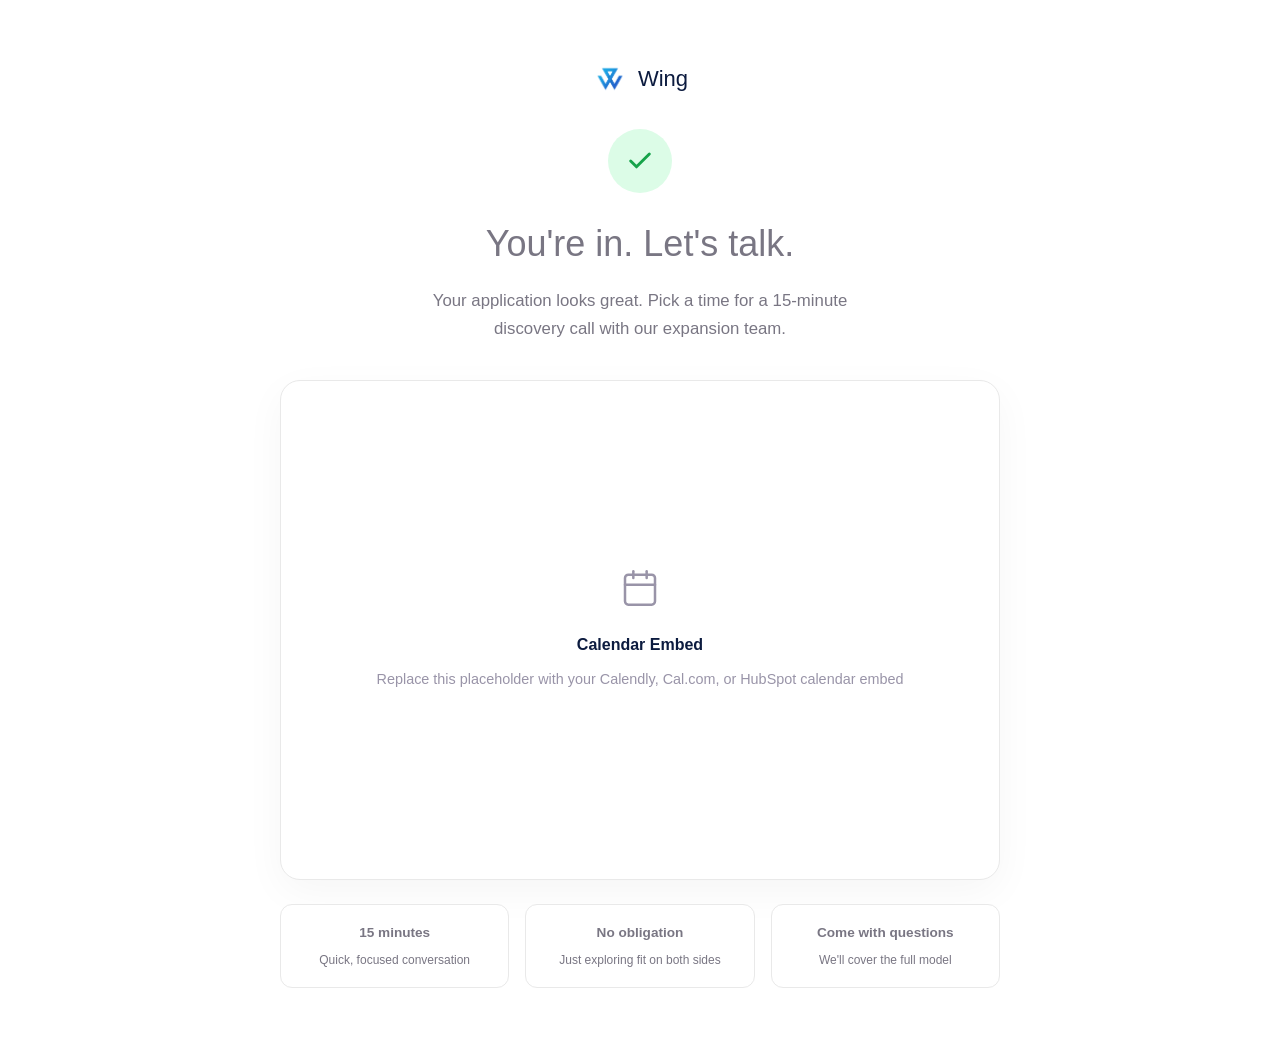
==== book.html @ e1f65721 "Initial commit Created from https://vercel.com/new" ====
<!DOCTYPE html>
<html lang="en">
<head>
  <meta charset="UTF-8">
  <meta name="viewport" content="width=device-width, initial-scale=1.0">
  <title>Book Your Discovery Call — Wing Assistant</title>
  <meta name="description" content="Book a 15-minute discovery call with the Wing expansion team.">
  <link rel="preconnect" href="https://fonts.googleapis.com">
  <link rel="preconnect" href="https://fonts.gstatic.com" crossorigin>
  <link href="https://fonts.googleapis.com/css2?family=Manrope:wght@300;400;500;600;700;800&family=DM+Sans:wght@300;400;500;600;700&display=swap" rel="stylesheet">
  <link rel="icon" type="image/webp" href="logo.webp">
  <link rel="stylesheet" href="styles.css">
</head>
<body>

  <!-- ═══ BOOK A CALL ═══ -->
  <section class="embed-page">
    <div class="embed-wrapper">
      <div class="embed-header fade-in">
        <a href="index.html" class="logo" style="justify-content:center; margin-bottom:32px;">
          <img src="logo.webp" alt="Wing" class="logo-img">
          Wing
        </a>
        <div class="check-circle" style="margin-bottom:20px;">
          <svg viewBox="0 0 24 24" fill="none" stroke="currentColor" stroke-width="2.5" stroke-linecap="round" stroke-linejoin="round"><polyline points="20 6 9 17 4 12"/></svg>
        </div>
        <h1>You're in. Let's talk.</h1>
        <p>Your application looks great. Pick a time for a 15-minute discovery call with our expansion team.</p>
      </div>

      <div class="embed-container fade-in">
        <!--
          ═══════════════════════════════════════
          PASTE YOUR CALENDAR EMBED CODE HERE

          Calendly example:
          <div class="calendly-inline-widget" data-url="https://calendly.com/wing-expansion/discovery" style="min-width:320px;height:700px;"></div>
          <script src="https://assets.calendly.com/assets/external/widget.js" async></script>

          Cal.com example:
          <cal-inline calLink="wing/discovery"></cal-inline>
          ═══════════════════════════════════════
        -->
        <div class="embed-placeholder">
          <svg width="40" height="40" viewBox="0 0 24 24" fill="none" stroke="currentColor" stroke-width="1.5" stroke-linecap="round" stroke-linejoin="round" style="color:var(--color-text-light); margin-bottom:16px;"><rect x="3" y="4" width="18" height="18" rx="2" ry="2"/><line x1="16" y1="2" x2="16" y2="6"/><line x1="8" y1="2" x2="8" y2="6"/><line x1="3" y1="10" x2="21" y2="10"/></svg>
          <strong>Calendar Embed</strong>
          <span>Replace this placeholder with your Calendly, Cal.com, or HubSpot calendar embed</span>
        </div>
      </div>

      <div class="embed-benefits fade-in">
        <div class="embed-benefit">
          <strong>15 minutes</strong>
          <span>Quick, focused conversation</span>
        </div>
        <div class="embed-benefit">
          <strong>No obligation</strong>
          <span>Just exploring fit on both sides</span>
        </div>
        <div class="embed-benefit">
          <strong>Come with questions</strong>
          <span>We'll cover the full model</span>
        </div>
      </div>
    </div>
  </section>

  <script src="main.js"></script>
</body>
</html>
---- styles.css ----
/* ═══════════════════════════════════════════════
   WING ASSISTANT — FRANCHISE FUNNEL STYLES
   ═══════════════════════════════════════════════ */

*, *::before, *::after { margin: 0; padding: 0; box-sizing: border-box; }

:root {
  --color-bg: #FFFFFF;
  --color-surface: #FFFFFF;
  --color-dark: #0C1B3F;
  --color-dark-muted: #151D2E;
  --color-text: #0C1B3F;
  --color-text-secondary: #797683;
  --color-text-light: #9994A8;
  --color-accent: #289EFD;
  --color-accent-hover: #1B92E1;
  --color-accent-light: #EBF5FF;
  --color-border: #E9E9E9;
  --color-green: #16A34A;
  --color-green-light: #DCFCE7;
  --color-amber: #F59E0B;
  --color-nav: #3C415B;
  --font-body: 'Poppins', -apple-system, BlinkMacSystemFont, sans-serif;
  --font-display: 'Poppins', -apple-system, BlinkMacSystemFont, sans-serif;
  --gradient-cta: linear-gradient(92deg, #26BFE5 0%, #289EFD 25%, #CC96FF 100%);
  --gradient-text: linear-gradient(90deg, #00D4FF 0%, #1B92E1 8%, #1B92E1 52%, #C927FF 83%);
  --max-width: 1200px;
  --section-padding: 140px 24px;
}

html { scroll-behavior: smooth; font-size: 16px; }
body {
  font-family: var(--font-body);
  font-weight: 300;
  font-size: 15px;
  color: var(--color-text-secondary);
  background: var(--color-bg);
  line-height: 1.7;
  -webkit-font-smoothing: antialiased;
  -moz-osx-font-smoothing: grayscale;
}

.container { max-width: var(--max-width); margin: 0 auto; }

/* ─── HEADER ─── */
.header {
  position: fixed;
  top: 0;
  left: 0;
  right: 0;
  z-index: 100;
  padding: 0 24px;
  transition: all 0.3s ease;
}
.header.scrolled {
  background: rgba(255,255,255,0.92);
  backdrop-filter: blur(20px);
  border-bottom: 1px solid var(--color-border);
}
.header-inner {
  max-width: var(--max-width);
  margin: 0 auto;
  display: flex;
  align-items: center;
  justify-content: space-between;
  height: 72px;
}
.logo {
  font-family: var(--font-display);
  font-weight: 400;
  font-size: 1.375rem;
  color: var(--color-dark);
  text-decoration: none;
  display: flex;
  align-items: center;
  gap: 10px;
}
.logo-img {
  width: 36px;
  height: 36px;
  object-fit: contain;
}
.nav { display: flex; align-items: center; gap: 36px; }
.nav a {
  font-size: 1rem;
  font-weight: 400;
  color: var(--color-nav);
  text-decoration: none;
  transition: color 0.2s;
}
.nav a:hover { color: var(--color-dark); }
.header-actions { display: flex; align-items: center; gap: 16px; }

/* ─── SIGN IN & CTA RED ─── */
.sign-in-link {
  font-size: 0.95rem;
  font-weight: 400;
  color: #E8453C;
  text-decoration: none;
  transition: opacity 0.2s;
}
.sign-in-link:hover { opacity: 0.75; }
.btn-cta-red {
  display: inline-flex;
  align-items: center;
  gap: 8px;
  font-size: 0.9rem;
  font-weight: 500;
  color: #fff;
  background: var(--gradient-cta);
  border: none;
  border-radius: 50px;
  padding: 12px 28px;
  cursor: pointer;
  text-decoration: none;
  font-family: var(--font-body);
  transition: all 0.2s;
}
.btn-cta-red:hover {
  transform: translateY(-2px);
  box-shadow: 0 8px 24px rgba(40,158,253,0.35);
}

/* ─── BUTTONS ─── */
.btn-primary {
  display: inline-flex;
  align-items: center;
  gap: 8px;
  font-size: 0.9rem;
  font-weight: 500;
  color: #fff;
  background: var(--gradient-cta);
  border: none;
  border-radius: 50px;
  padding: 16px 40px;
  cursor: pointer;
  text-decoration: none;
  font-family: var(--font-body);
  transition: all 0.2s;
}
.btn-primary:hover {
  transform: translateY(-2px);
  box-shadow: 0 8px 24px rgba(40,158,253,0.35);
}
.btn-secondary {
  display: inline-flex;
  align-items: center;
  gap: 8px;
  font-size: 0.9rem;
  font-weight: 400;
  color: var(--color-dark);
  background: transparent;
  border: 1.5px solid var(--color-border);
  border-radius: 50px;
  padding: 16px 40px;
  cursor: pointer;
  text-decoration: none;
  font-family: var(--font-body);
  transition: all 0.2s;
}
.btn-secondary:hover {
  border-color: var(--color-accent);
  color: var(--color-accent);
  transform: translateY(-1px);
}
.btn-large { padding: 18px 40px; font-size: 1.05rem; border-radius: 14px; letter-spacing: -0.01em; }
.btn-full { width: 100%; justify-content: center; }

/* ─── MOBILE NAV ─── */
.mobile-toggle {
  display: none;
  background: none;
  border: none;
  cursor: pointer;
  padding: 8px;
}
.mobile-toggle span {
  display: block;
  width: 24px;
  height: 2px;
  background: var(--color-text);
  margin: 5px 0;
  transition: 0.3s;
}

/* ─── HERO ─── */
.hero {
  padding: 180px 24px 100px;
  position: relative;
  overflow: hidden;
  text-align: center;
  min-height: 100vh;
  display: flex;
  align-items: center;
  background: linear-gradient(180deg, #f8faff 0%, #ffffff 60%);
}
.hero::before {
  content: '';
  position: absolute;
  top: -20%; left: 50%;
  transform: translateX(-50%);
  width: 1000px; height: 1000px;
  background: radial-gradient(circle, rgba(40,158,253,0.07) 0%, rgba(139,92,246,0.04) 40%, transparent 70%);
  pointer-events: none;
}
/* Ambient glow orbs — visible and alive */
.hero-glow {
  position: absolute;
  border-radius: 50%;
  pointer-events: none;
  z-index: 0;
}
.hero-glow-1 {
  width: 600px; height: 600px;
  top: 5%; left: 50%;
  transform: translateX(-50%);
  background: radial-gradient(circle, rgba(40,158,253,0.12) 0%, transparent 60%);
  filter: blur(60px);
  animation: glow-drift 8s ease-in-out infinite;
}
.hero-glow-2 {
  width: 400px; height: 400px;
  top: 20%; left: 10%;
  background: radial-gradient(circle, rgba(139,92,246,0.10) 0%, transparent 60%);
  filter: blur(50px);
  animation: glow-drift 10s ease-in-out infinite reverse;
}
.hero-glow-3 {
  width: 350px; height: 350px;
  top: 15%; right: 5%;
  background: radial-gradient(circle, rgba(38,191,229,0.10) 0%, transparent 60%);
  filter: blur(50px);
  animation: glow-drift 12s ease-in-out infinite;
}
@keyframes glow-drift {
  0%, 100% { transform: translateY(0) scale(1); opacity: 1; }
  50% { transform: translateY(-30px) scale(1.1); opacity: 0.8; }
}
.hero .container {
  position: relative;
  z-index: 2;
}
.hero-center {
  max-width: 760px;
  margin: 0 auto;
}
.hero-label {
  display: inline-block;
  font-size: 0.75rem;
  font-weight: 400;
  color: var(--color-accent);
  margin-bottom: 28px;
  letter-spacing: 0.1em;
  text-transform: uppercase;
  background: rgba(40,158,253,0.08);
  padding: 8px 20px;
  border-radius: 100px;
  border: 1px solid rgba(40,158,253,0.12);
}
.hero h1 {
  font-family: var(--font-display);
  font-size: 4.5rem;
  font-weight: 600;
  line-height: 1.08;
  letter-spacing: -0.035em;
  color: var(--color-dark);
  margin-bottom: 24px;
}
.hero h1 em {
  font-style: normal;
  background: linear-gradient(135deg, #00D4FF 0%, #289EFD 40%, #8B5CF6 100%);
  -webkit-background-clip: text;
  -webkit-text-fill-color: transparent;
  background-clip: text;
}
.hero-sub {
  font-size: 1.1rem;
  font-weight: 300;
  line-height: 1.7;
  color: var(--color-text-secondary);
  max-width: 540px;
  margin: 0 auto 40px;
}
.hero-ctas {
  display: flex;
  gap: 16px;
  justify-content: center;
  margin-bottom: 36px;
}

/* Social proof avatars */
.hero-social-proof {
  display: flex;
  align-items: center;
  justify-content: center;
  gap: 12px;
  margin-bottom: 24px;
}
.hero-avatars {
  display: flex;
}
.hero-avatars img {
  width: 36px; height: 36px;
  border-radius: 50%;
  border: 3px solid #fff;
  box-shadow: 0 2px 8px rgba(0,0,0,0.08);
  margin-left: -8px;
  object-fit: cover;
}
.hero-avatars img:first-child { margin-left: 0; }
.hero-social-text {
  font-size: 0.85rem;
  color: var(--color-text-secondary);
}
.hero-social-text strong {
  color: var(--color-dark);
  font-weight: 400;
}

/* Hero Trust Proof */
.hero-trust-proof {
  display: flex;
  justify-content: center;
}
.trust-proof-row {
  display: flex;
  align-items: center;
  gap: 10px;
  flex-wrap: wrap;
  justify-content: center;
}
.trust-stars {
  display: flex;
  align-items: center;
  gap: 2px;
}
.trust-rating {
  font-size: 0.8rem;
  font-weight: 400;
  color: var(--color-dark);
}
.trust-platform-icons {
  display: flex;
  align-items: center;
  gap: 6px;
}
.trust-platform-icons img {
  width: 20px; height: 20px;
  object-fit: contain;
  border-radius: 50%;
}

/* Floating UI cards */
/* Hero showcase image */
.hero-showcase {
  margin-top: 60px;
  position: relative;
  max-width: 900px;
  margin-left: auto;
  margin-right: auto;
}
.hero-showcase-img {
  width: 100%;
  height: auto;
  border-radius: 16px;
  box-shadow: 0 32px 80px rgba(0,0,0,0.12), 0 0 0 1px rgba(0,0,0,0.04);
}

/* Floating glassmorphic cards */
.hero-float {
  position: absolute;
  background: rgba(255,255,255,0.75);
  backdrop-filter: blur(24px);
  -webkit-backdrop-filter: blur(24px);
  border: 1px solid rgba(255,255,255,0.5);
  border-radius: 16px;
  padding: 14px 22px;
  display: flex;
  align-items: center;
  gap: 12px;
  box-shadow: 0 8px 40px rgba(0,0,0,0.08), 0 0 0 1px rgba(255,255,255,0.4) inset;
  z-index: 1;
  animation: hero-float-bob 6s ease-in-out infinite;
  font-size: 0.85rem;
  color: var(--color-text);
  white-space: nowrap;
  transition: transform 0.3s, box-shadow 0.3s;
}
.hero-float:hover {
  transform: translateY(-4px) scale(1.03);
  box-shadow: 0 16px 48px rgba(0,0,0,0.12);
}
.hf-icon {
  width: 36px; height: 36px; border-radius: 10px;
  display: flex; align-items: center; justify-content: center;
  flex-shrink: 0;
  box-shadow: 0 4px 12px rgba(0,0,0,0.1);
}
.hf-green { background: linear-gradient(135deg, #16A34A, #22C55E); }
.hf-blue { background: linear-gradient(135deg, #2563EB, #3B82F6); }
.hf-purple { background: linear-gradient(135deg, #7C3AED, #8B5CF6); }
.hf-amber { background: linear-gradient(135deg, #D97706, #F59E0B); }
.hf-metric {
  font-family: var(--font-display);
  font-size: 1.8rem;
  font-weight: 400;
  background: linear-gradient(135deg, #289EFD, #8B5CF6);
  -webkit-background-clip: text;
  -webkit-text-fill-color: transparent;
  line-height: 1;
}

/* Positions — spread wide, clear of center content */
.hf-1 { top: 18%; left: 3%; animation-delay: 0s; }
.hf-2 { top: 28%; right: 2%; animation-delay: -1.2s; animation-duration: 6.5s; }
.hf-3 { bottom: 32%; left: 5%; animation-delay: -2.5s; animation-duration: 7s; }
.hf-4 { bottom: 20%; right: 4%; animation-delay: -3.5s; animation-duration: 5.5s; }
.hf-5 { top: 42%; right: 10%; animation-delay: -0.8s; animation-duration: 5s; }
.hf-6 { top: 45%; left: 2%; animation-delay: -2s; animation-duration: 6s; }

@keyframes hero-float-bob {
  0%, 100% { transform: translateY(0) rotate(0deg); }
  33% { transform: translateY(-12px) rotate(0.5deg); }
  66% { transform: translateY(-6px) rotate(-0.3deg); }
}

/* Hero Card */
.hero-card {
  background: var(--color-dark);
  border-radius: 20px;
  padding: 32px;
  box-shadow: 0 24px 80px rgba(0,0,0,0.15);
  position: relative;
  color: #fff;
}
.hero-card-label {
  font-size: 0.75rem;
  font-weight: 400;
  letter-spacing: 0.08em;
  text-transform: uppercase;
  color: rgba(255,255,255,0.4);
  margin-bottom: 24px;
}
.hero-card-metrics {
  display: grid;
  grid-template-columns: repeat(3, 1fr);
  gap: 16px;
  margin-bottom: 28px;
}
.metric-item {
  background: rgba(255,255,255,0.06);
  border-radius: 12px;
  padding: 16px;
  text-align: center;
}
.metric-value {
  font-size: 1.75rem;
  font-weight: 400;
  letter-spacing: -0.02em;
}
.metric-value.green { color: #4ADE80; }
.metric-value.blue { color: #60A5FA; }
.metric-value.amber { color: #FBBF24; }
.metric-label {
  font-size: 0.7rem;
  color: rgba(255,255,255,0.45);
  margin-top: 4px;
}
.hero-card-chart { margin-bottom: 8px; }
.chart-label {
  font-size: 0.75rem;
  color: rgba(255,255,255,0.4);
  margin-bottom: 16px;
}
.chart-bars {
  display: flex;
  align-items: flex-end;
  gap: 8px;
  height: 100px;
}
.chart-bar {
  flex: 1;
  background: rgba(96,165,250,0.2);
  border-radius: 6px 6px 0 0;
  position: relative;
  transition: all 0.3s;
}
.chart-bar.active { background: #60A5FA; }
.chart-bar span {
  position: absolute;
  bottom: -20px;
  left: 50%;
  transform: translateX(-50%);
  font-size: 0.6rem;
  color: rgba(255,255,255,0.3);
}
.hero-card-float {
  position: absolute;
  bottom: -20px;
  right: -16px;
  background: var(--color-surface);
  border: 1px solid var(--color-border);
  border-radius: 14px;
  padding: 14px 18px;
  box-shadow: 0 12px 40px rgba(0,0,0,0.1);
  display: flex;
  align-items: center;
  gap: 10px;
  color: var(--color-text);
}
.float-icon {
  width: 36px;
  height: 36px;
  border-radius: 10px;
  background: var(--color-green-light);
  display: flex;
  align-items: center;
  justify-content: center;
}
.float-icon svg { width: 18px; height: 18px; color: var(--color-green); }
.float-text { font-size: 0.8rem; }
.float-text strong { display: block; font-size: 0.9rem; color: var(--color-green); }

/* ─── TRUST BAR ─── */
.trust-bar {
  padding: 60px 24px;
  border-top: 1px solid var(--color-border);
  border-bottom: 1px solid var(--color-border);
}
.trust-bar p {
  text-align: center;
  font-size: 0.8rem;
  font-weight: 400;
  letter-spacing: 0.1em;
  text-transform: uppercase;
  color: var(--color-text-light);
  margin-bottom: 32px;
}
/* Scrolling Ticker */
.ticker-wrapper {
  overflow: hidden;
  width: 100%;
  mask-image: linear-gradient(to right, transparent, black 10%, black 90%, transparent);
  -webkit-mask-image: linear-gradient(to right, transparent, black 10%, black 90%, transparent);
}
.ticker-track {
  display: flex;
  align-items: center;
  gap: 56px;
  animation: ticker-scroll 30s linear infinite;
  width: max-content;
}
@keyframes ticker-scroll {
  0% { transform: translateX(0); }
  100% { transform: translateX(-50%); }
}
.ticker-img {
  height: 32px;
  width: auto;
  object-fit: contain;
  opacity: 0.55;
  transition: opacity 0.3s;
  flex-shrink: 0;
}
.ticker-img:hover { opacity: 1; }

.trust-logos {
  display: flex;
  align-items: center;
  justify-content: center;
  gap: 40px;
  flex-wrap: wrap;
}
.trust-logos img {
  height: 32px;
  width: auto;
  object-fit: contain;
  transition: all 0.3s;
}
.trust-logos img:hover {
  transform: scale(1.05);
}
.review-bar { border-top: none; }
.review-bar .trust-logos img { height: 28px; }

/* ─── SECTION HEADERS ─── */
.section-header {
  text-align: center;
  max-width: 640px;
  margin: 0 auto 72px;
}
.section-label {
  display: inline-block;
  font-size: 0.75rem;
  font-weight: 400;
  letter-spacing: 0.12em;
  text-transform: uppercase;
  color: var(--color-accent);
  margin-bottom: 16px;
}
.section-header h2 {
  font-family: var(--font-display);
  font-size: 2.75rem;
  font-weight: 400;
  line-height: 1.2;
  letter-spacing: -0.02em;
  color: var(--color-dark);
  margin-bottom: 16px;
}
.section-header p {
  font-size: 1.1rem;
  color: var(--color-text-secondary);
  line-height: 1.7;
}
.section-cta {
  text-align: center;
  margin-top: 48px;
}
.section-cta-sub {
  font-size: 0.85rem;
  color: var(--color-text-light);
  margin-top: 12px;
}

/* ─── OPPORTUNITY GRID ─── */
.opportunity { padding: var(--section-padding); }
.opp-grid {
  display: grid;
  grid-template-columns: repeat(2, 1fr);
  gap: 24px;
}
.opp-card {
  padding: 40px;
  border-radius: 20px;
  background: var(--color-surface);
  border: 1px solid var(--color-border);
  transition: all 0.3s;
}
.opp-card:hover {
  border-color: var(--color-accent);
  box-shadow: 0 8px 40px rgba(37,99,235,0.06);
  transform: translateY(-4px);
}
.opp-icon {
  width: 48px;
  height: 48px;
  border-radius: 14px;
  background: var(--color-accent-light);
  display: flex;
  align-items: center;
  justify-content: center;
  margin-bottom: 20px;
}
.opp-icon svg { width: 22px; height: 22px; color: var(--color-accent); }
.opp-card h3 { font-family: var(--font-display); font-size: 1.15rem; font-weight: 400; margin-bottom: 10px; color: var(--color-dark); }
.opp-card p { font-size: 0.95rem; color: var(--color-text-secondary); line-height: 1.7; }

/* ─── MODEL SPLIT ─── */
.model {
  padding: var(--section-padding);
  background: var(--color-dark);
  color: #fff;
  position: relative;
  overflow: hidden;
}
.model::before {
  content: '';
  position: absolute;
  top: 0; left: 0; right: 0; bottom: 0;
  background:
    radial-gradient(ellipse 80% 60% at 20% 80%, rgba(37,99,235,0.1), transparent),
    radial-gradient(ellipse 60% 40% at 80% 20%, rgba(99,102,241,0.06), transparent);
  pointer-events: none;
}
.model .section-header h2 { color: #fff; font-weight: 400; }
.model .section-header p { color: rgba(255,255,255,0.6); }
.model .section-label { color: #26BFE5; }
.model-split {
  display: grid;
  grid-template-columns: 1fr 1fr;
  gap: 32px;
  position: relative;
  z-index: 1;
}
.model-col {
  padding: 40px;
  border-radius: 20px;
  background: rgba(255,255,255,0.04);
  border: 1px solid rgba(255,255,255,0.08);
}
.model-col-header {
  display: flex;
  align-items: center;
  gap: 10px;
  font-size: 1.1rem;
  font-weight: 400;
  margin-bottom: 28px;
  padding-bottom: 20px;
  border-bottom: 1px solid rgba(255,255,255,0.1);
}
.model-col-header.wing-side { color: #26BFE5; }
.model-col-header.wing-side svg { color: #26BFE5; }
.model-col-header.you-side { color: #CC96FF; }
.model-col-header.you-side svg { color: #CC96FF; }
.model-list { list-style: none; }
.model-list li {
  display: flex;
  align-items: flex-start;
  gap: 12px;
  padding: 10px 0;
  font-size: 0.95rem;
  color: rgba(255,255,255,0.75);
}
.model-list li svg { flex-shrink: 0; margin-top: 2px; }

/* ─── STEPS ─── */
.steps-section { padding: var(--section-padding); }
.steps-grid {
  display: grid;
  grid-template-columns: repeat(3, 1fr);
  gap: 32px;
}
.step-card {
  text-align: center;
  padding: 48px 32px;
  border-radius: 20px;
  background: var(--color-surface);
  border: 1px solid var(--color-border);
  transition: all 0.3s;
}
.step-card:hover {
  border-color: var(--color-accent);
  box-shadow: 0 8px 40px rgba(37,99,235,0.08);
  transform: translateY(-4px);
}
.step-number {
  width: 56px;
  height: 56px;
  border-radius: 50%;
  background: var(--gradient-cta);
  color: #fff;
  display: inline-flex;
  align-items: center;
  justify-content: center;
  font-family: var(--font-display);
  font-size: 1.25rem;
  font-weight: 400;
  margin-bottom: 24px;
}
.step-card h3 { font-family: var(--font-display); font-size: 1.2rem; font-weight: 400; margin-bottom: 12px; color: var(--color-dark); }
.step-card p { font-size: 0.95rem; color: var(--color-text-secondary); line-height: 1.7; }

/* ─── SOCIAL PROOF ─── */
.social-proof { padding: var(--section-padding); background: var(--color-bg); }
.stats-row {
  display: grid;
  grid-template-columns: repeat(4, 1fr);
  gap: 32px;
  margin-bottom: 80px;
}
.stat-item { text-align: center; }
.stat-number {
  font-family: var(--font-display);
  font-size: 3rem;
  font-weight: 400;
  color: var(--color-dark);
  letter-spacing: -0.03em;
  line-height: 1;
  margin-bottom: 8px;
}
.stat-label { font-size: 0.9rem; color: var(--color-text-secondary); }
.testimonials-grid {
  display: grid;
  grid-template-columns: repeat(3, 1fr);
  gap: 24px;
  margin-bottom: 48px;
}
.testimonial-card {
  padding: 32px;
  border-radius: 16px;
  background: var(--color-surface);
  border: 1px solid var(--color-border);
  display: flex;
  flex-direction: column;
  justify-content: space-between;
}
.testimonial-card blockquote {
  font-size: 0.95rem;
  line-height: 1.75;
  color: var(--color-text);
  margin-bottom: 24px;
}
.testimonial-author {
  margin-top: auto;
}
.testimonial-name {
  font-weight: 400;
  font-size: 1rem;
  color: var(--color-dark);
}
.testimonial-company {
  font-size: 0.85rem;
  color: var(--color-text-light);
  margin-top: 2px;
}

/* Case Studies Bar */
.case-studies-bar {
  display: grid;
  grid-template-columns: repeat(3, 1fr);
  gap: 24px;
}
.case-study-item {
  padding: 24px;
  border-radius: 14px;
  background: var(--color-surface);
  border: 1px solid var(--color-border);
  text-align: center;
}
.case-study-item strong {
  display: block;
  font-size: 0.95rem;
  margin-bottom: 4px;
}
.case-study-item span {
  font-size: 0.85rem;
  color: var(--color-green);
  font-weight: 400;
}

/* ─── FAQ ─── */
.faq { padding: var(--section-padding); }
.faq-list { max-width: 720px; margin: 0 auto; }
.faq-item { border-bottom: 1px solid var(--color-border); }
.faq-question {
  display: flex;
  align-items: center;
  justify-content: space-between;
  width: 100%;
  padding: 28px 0;
  background: none;
  border: none;
  cursor: pointer;
  font-size: 1.1rem;
  font-weight: 400;
  color: var(--color-dark);
  text-align: left;
  font-family: var(--font-display);
}
.faq-question:hover { color: var(--color-accent); }
.faq-icon {
  width: 28px;
  height: 28px;
  border-radius: 8px;
  background: var(--color-bg);
  display: flex;
  align-items: center;
  justify-content: center;
  flex-shrink: 0;
  transition: transform 0.3s;
}
.faq-item.active .faq-icon { transform: rotate(45deg); }
.faq-answer { max-height: 0; overflow: hidden; transition: max-height 0.3s ease; }
.faq-answer-inner {
  padding-bottom: 24px;
  font-size: 0.95rem;
  color: var(--color-text-secondary);
  line-height: 1.8;
}

/* ─── FINAL CTA ─── */
.final-cta {
  padding: var(--section-padding);
  background: var(--color-dark);
  text-align: center;
  position: relative;
  overflow: hidden;
}
.final-cta::before {
  content: '';
  position: absolute;
  top: -50%;
  left: 50%;
  transform: translateX(-50%);
  width: 1000px;
  height: 1000px;
  background: radial-gradient(circle, rgba(37,99,235,0.15) 0%, transparent 60%);
  pointer-events: none;
}
.final-cta .container { position: relative; z-index: 1; }
.final-cta h2 {
  font-family: var(--font-display);
  font-size: 3.5rem;
  font-weight: 400;
  letter-spacing: -0.03em;
  color: #fff;
  margin-bottom: 16px;
}
.final-cta p {
  font-size: 1.15rem;
  color: rgba(255,255,255,0.6);
  margin-bottom: 40px;
  max-width: 520px;
  margin-left: auto;
  margin-right: auto;
}
.final-cta .btn-primary {
  background: #fff;
  color: var(--color-dark);
  font-weight: 400;
}
.final-cta .btn-primary:hover {
  background: #f0f0f0;
  box-shadow: 0 8px 24px rgba(255,255,255,0.2);
}
.final-cta-trust {
  margin-top: 32px;
  font-size: 0.85rem;
  color: rgba(255,255,255,0.4);
}

/* ─── FOOTER ─── */
.footer {
  padding: 80px 24px 40px;
  border-top: 1px solid var(--color-border);
}
.footer-grid {
  display: grid;
  grid-template-columns: 2fr 1fr 1fr;
  gap: 48px;
  margin-bottom: 64px;
}
.footer-brand p {
  font-size: 0.9rem;
  color: var(--color-text-secondary);
  line-height: 1.7;
  margin-top: 16px;
  max-width: 280px;
}
.footer-socials {
  display: flex;
  gap: 12px;
  margin-top: 20px;
}
.footer-socials a {
  width: 36px;
  height: 36px;
  border-radius: 10px;
  background: var(--color-bg);
  display: flex;
  align-items: center;
  justify-content: center;
  color: var(--color-text-secondary);
  text-decoration: none;
  transition: all 0.2s;
}
.footer-socials a:hover { background: var(--color-accent); color: #fff; }
.footer-col h4 {
  font-size: 0.8rem;
  font-weight: 400;
  letter-spacing: 0.1em;
  text-transform: uppercase;
  color: var(--color-text-light);
  margin-bottom: 20px;
}
.footer-col a {
  display: block;
  font-size: 0.9rem;
  color: var(--color-text-secondary);
  text-decoration: none;
  padding: 6px 0;
  transition: color 0.2s;
}
.footer-col a:hover { color: var(--color-text); }
.footer-bottom {
  padding-top: 32px;
  border-top: 1px solid var(--color-border);
  display: flex;
  align-items: center;
  justify-content: space-between;
}
.footer-bottom p { font-size: 0.8rem; color: var(--color-text-light); }
.footer-bottom-links { display: flex; gap: 24px; }
.footer-bottom-links a {
  font-size: 0.8rem;
  color: var(--color-text-light);
  text-decoration: none;
}
.footer-bottom-links a:hover { color: var(--color-text); }

/* ─── QUALIFY PAGE ─── */
.qualify-page {
  min-height: 100vh;
  display: flex;
  align-items: center;
  justify-content: center;
  padding: 120px 24px 80px;
  position: relative;
}
.qualify-page::before {
  content: '';
  position: absolute;
  top: -100px;
  right: -200px;
  width: 600px;
  height: 600px;
  background: radial-gradient(circle, rgba(37,99,235,0.05) 0%, transparent 70%);
  pointer-events: none;
}
.qualify-wrapper {
  max-width: 640px;
  width: 100%;
  position: relative;
  z-index: 1;
}
.qualify-header {
  text-align: center;
  margin-bottom: 48px;
}
.qualify-header h1 {
  font-family: var(--font-display);
  font-size: 2.5rem;
  font-weight: 400;
  margin-bottom: 12px;
}
.qualify-header p {
  font-size: 1.05rem;
  color: var(--color-text-secondary);
  line-height: 1.7;
}
.qualify-progress {
  display: flex;
  gap: 8px;
  margin-bottom: 40px;
}
.qualify-progress .bar {
  flex: 1;
  height: 4px;
  border-radius: 4px;
  background: var(--color-border);
  transition: background 0.3s;
}
.qualify-progress .bar.active { background: var(--color-accent); }
.qualify-progress .bar.done { background: var(--color-green); }
.qualify-card {
  background: var(--color-surface);
  border: 1px solid var(--color-border);
  border-radius: 20px;
  padding: 48px;
  box-shadow: 0 12px 40px rgba(0,0,0,0.04);
}
.qualify-step { display: none; }
.qualify-step.active { display: block; }
.qualify-step h3 {
  font-size: 1.2rem;
  font-weight: 400;
  margin-bottom: 8px;
}
.qualify-step > p {
  font-size: 0.9rem;
  color: var(--color-text-secondary);
  margin-bottom: 28px;
}
.form-group { margin-bottom: 20px; }
.form-group label {
  display: block;
  font-size: 0.85rem;
  font-weight: 400;
  margin-bottom: 8px;
  color: var(--color-text);
}
.form-group input,
.form-group select,
.form-group textarea {
  width: 100%;
  padding: 14px 16px;
  border: 1.5px solid var(--color-border);
  border-radius: 10px;
  font-size: 0.95rem;
  font-family: var(--font-body);
  color: var(--color-text);
  background: var(--color-bg);
  transition: border-color 0.2s;
  outline: none;
}
.form-group input:focus,
.form-group select:focus,
.form-group textarea:focus {
  border-color: var(--color-accent);
  box-shadow: 0 0 0 3px rgba(37,99,235,0.1);
}
.form-group textarea { resize: vertical; min-height: 100px; }
.form-group select { cursor: pointer; }
.option-grid {
  display: grid;
  grid-template-columns: 1fr 1fr;
  gap: 12px;
}
.option-card {
  padding: 16px;
  border: 1.5px solid var(--color-border);
  border-radius: 12px;
  cursor: pointer;
  transition: all 0.2s;
  text-align: center;
  font-size: 0.9rem;
  font-weight: 400;
  background: var(--color-bg);
}
.option-card:hover { border-color: var(--color-accent); background: var(--color-accent-light); }
.option-card.selected {
  border-color: var(--color-accent);
  background: var(--color-accent-light);
  color: var(--color-accent);
  font-weight: 400;
}
.form-nav {
  display: flex;
  justify-content: space-between;
  margin-top: 32px;
}
.btn-back {
  background: none;
  border: none;
  font-size: 0.9rem;
  font-weight: 400;
  color: var(--color-text-secondary);
  cursor: pointer;
  padding: 12px 0;
  font-family: var(--font-body);
}
.btn-back:hover { color: var(--color-text); }
.qualify-trust {
  text-align: center;
  margin-top: 24px;
  font-size: 0.8rem;
  color: var(--color-text-light);
}

/* ─── BOOK PAGE ─── */
.book-page {
  min-height: 100vh;
  display: flex;
  align-items: center;
  justify-content: center;
  padding: 120px 24px 80px;
}
.book-wrapper {
  max-width: 800px;
  width: 100%;
  text-align: center;
}
.book-header {
  margin-bottom: 48px;
}
.book-header .check-circle {
  width: 72px;
  height: 72px;
  border-radius: 50%;
  background: var(--color-green-light);
  display: inline-flex;
  align-items: center;
  justify-content: center;
  margin-bottom: 24px;
}
.book-header .check-circle svg { width: 32px; height: 32px; color: var(--color-green); }
.book-header h1 {
  font-family: var(--font-display);
  font-size: 2.5rem;
  font-weight: 400;
  margin-bottom: 12px;
}
.book-header p {
  font-size: 1.05rem;
  color: var(--color-text-secondary);
  max-width: 500px;
  margin: 0 auto;
  line-height: 1.7;
}
.book-embed {
  background: var(--color-surface);
  border: 1px solid var(--color-border);
  border-radius: 20px;
  padding: 48px;
  box-shadow: 0 12px 40px rgba(0,0,0,0.04);
  margin-bottom: 32px;
}
.book-embed h2 {
  font-size: 1.3rem;
  font-weight: 400;
  margin-bottom: 8px;
}
.book-embed p {
  font-size: 0.95rem;
  color: var(--color-text-secondary);
  margin-bottom: 32px;
}
.calendar-placeholder {
  background: var(--color-bg);
  border: 2px dashed var(--color-border);
  border-radius: 14px;
  padding: 80px 40px;
  text-align: center;
  color: var(--color-text-light);
  font-size: 0.95rem;
}
.calendar-placeholder strong {
  display: block;
  color: var(--color-text);
  margin-bottom: 8px;
  font-size: 1rem;
}
.book-benefits {
  display: grid;
  grid-template-columns: repeat(3, 1fr);
  gap: 20px;
}
.book-benefit {
  padding: 20px;
  border-radius: 14px;
  background: var(--color-surface);
  border: 1px solid var(--color-border);
}
.book-benefit strong {
  display: block;
  font-size: 0.9rem;
  margin-bottom: 4px;
}
.book-benefit span {
  font-size: 0.8rem;
  color: var(--color-text-secondary);
}

/* ─── VIDEO TESTIMONIALS ─── */
.video-testimonials {
  margin-top: 64px;
}
.video-section-title {
  font-size: 1.3rem;
  font-weight: 400;
  text-align: center;
  margin-bottom: 32px;
}
.video-carousel {
  position: relative;
  overflow: hidden;
}
.video-track {
  display: flex;
  gap: 24px;
  overflow-x: auto;
  scroll-behavior: smooth;
  scrollbar-width: none;
  -ms-overflow-style: none;
  padding: 4px;
}
.video-track::-webkit-scrollbar { display: none; }
.video-item {
  flex: 0 0 calc(33.333% - 16px);
  min-width: 300px;
}
.video-embed {
  position: relative;
  padding-bottom: 56.25%;
  height: 0;
  border-radius: 14px;
  overflow: hidden;
  background: var(--color-dark);
  box-shadow: 0 4px 20px rgba(0,0,0,0.08);
}
.video-embed iframe,
.video-embed img {
  position: absolute;
  top: 0;
  left: 0;
  width: 100%;
  height: 100%;
  border: none;
  object-fit: cover;
}
.video-thumbnail { cursor: pointer; }
.video-thumbnail .play-btn {
  position: absolute;
  top: 50%;
  left: 50%;
  transform: translate(-50%, -50%);
  width: 68px;
  height: 48px;
  background: none;
  border: none;
  cursor: pointer;
  z-index: 2;
  opacity: 0.85;
  transition: opacity 0.2s, transform 0.2s;
}
.video-thumbnail:hover .play-btn {
  opacity: 1;
  transform: translate(-50%, -50%) scale(1.1);
}
.video-thumbnail .play-btn svg { width: 100%; height: 100%; }
.video-nav {
  position: absolute;
  top: 50%;
  transform: translateY(-50%);
  width: 44px;
  height: 44px;
  border-radius: 50%;
  background: var(--color-surface);
  border: 1px solid var(--color-border);
  display: flex;
  align-items: center;
  justify-content: center;
  cursor: pointer;
  z-index: 2;
  box-shadow: 0 4px 12px rgba(0,0,0,0.08);
  transition: all 0.2s;
}
.video-nav:hover {
  background: var(--color-accent);
  color: #fff;
  border-color: var(--color-accent);
}
.video-nav:hover svg { stroke: #fff; }
.video-nav-prev { left: 8px; }
.video-nav-next { right: 8px; }

/* ─── CONFIRMATION PAGE ─── */
.confirm-page {
  min-height: 100vh;
  display: flex;
  align-items: center;
  justify-content: center;
  padding: 120px 24px 80px;
}
.confirm-wrapper {
  max-width: 640px;
  width: 100%;
}
.confirm-card {
  background: var(--color-surface);
  border: 1px solid var(--color-border);
  border-radius: 20px;
  padding: 56px 48px;
  box-shadow: 0 12px 40px rgba(0,0,0,0.04);
  text-align: center;
}
.confirm-icon {
  width: 80px;
  height: 80px;
  border-radius: 50%;
  background: var(--color-green-light);
  display: inline-flex;
  align-items: center;
  justify-content: center;
  margin-bottom: 28px;
}
.confirm-icon svg { width: 36px; height: 36px; color: var(--color-green); }
.confirm-card h1 {
  font-family: var(--font-display);
  font-size: 2.25rem;
  font-weight: 400;
  margin-bottom: 12px;
}
.confirm-sub {
  font-size: 1.05rem;
  color: var(--color-text-secondary);
  line-height: 1.7;
  margin-bottom: 40px;
}
.confirm-details {
  text-align: left;
  margin-bottom: 40px;
}
.confirm-detail-item {
  display: flex;
  align-items: flex-start;
  gap: 16px;
  padding: 16px;
  border-radius: 12px;
  background: var(--color-bg);
  margin-bottom: 12px;
}
.confirm-detail-icon {
  width: 40px;
  height: 40px;
  border-radius: 10px;
  background: var(--color-accent-light);
  display: flex;
  align-items: center;
  justify-content: center;
  flex-shrink: 0;
}
.confirm-detail-icon svg { color: var(--color-accent); }
.confirm-detail-item strong {
  display: block;
  font-size: 0.9rem;
  margin-bottom: 2px;
}
.confirm-detail-item span {
  font-size: 0.8rem;
  color: var(--color-text-secondary);
}
.confirm-next {
  text-align: left;
  margin-bottom: 40px;
  padding-top: 32px;
  border-top: 1px solid var(--color-border);
}
.confirm-next h3 {
  font-size: 1rem;
  font-weight: 400;
  margin-bottom: 24px;
  text-align: center;
}
.confirm-timeline {
  position: relative;
  padding-left: 28px;
}
.timeline-item {
  position: relative;
  padding-bottom: 24px;
  padding-left: 20px;
}
.timeline-item:last-child { padding-bottom: 0; }
.timeline-item::before {
  content: '';
  position: absolute;
  left: -22px;
  top: 10px;
  bottom: -14px;
  width: 2px;
  background: var(--color-border);
}
.timeline-item:last-child::before { display: none; }
.timeline-dot {
  position: absolute;
  left: -28px;
  top: 4px;
  width: 14px;
  height: 14px;
  border-radius: 50%;
  border: 2px solid var(--color-border);
  background: var(--color-surface);
}
.timeline-dot.done {
  background: var(--color-green);
  border-color: var(--color-green);
}
.timeline-dot.upcoming {
  background: var(--color-surface);
  border-color: var(--color-border);
}
.timeline-content strong {
  display: block;
  font-size: 0.9rem;
  margin-bottom: 2px;
}
.timeline-content span {
  font-size: 0.8rem;
  color: var(--color-text-secondary);
}
.confirm-contact {
  text-align: center;
  padding-top: 32px;
  border-top: 1px solid var(--color-border);
}
.confirm-contact p {
  font-size: 0.9rem;
  color: var(--color-text-secondary);
  margin-bottom: 16px;
}

/* ─── EMBED PAGES (Qualify / Book) ─── */
.embed-page {
  min-height: 100vh;
  display: flex;
  align-items: center;
  justify-content: center;
  padding: 60px 24px;
}
.embed-wrapper {
  max-width: 720px;
  width: 100%;
}
.embed-header {
  text-align: center;
  margin-bottom: 36px;
}
.embed-header h1 {
  font-family: var(--font-display);
  font-size: 2.25rem;
  font-weight: 400;
  margin-bottom: 12px;
}
.embed-header p {
  font-size: 1.05rem;
  color: var(--color-text-secondary);
  line-height: 1.7;
  max-width: 480px;
  margin: 0 auto;
}
.embed-header .check-circle {
  width: 64px;
  height: 64px;
  border-radius: 50%;
  background: var(--color-green-light);
  display: inline-flex;
  align-items: center;
  justify-content: center;
}
.embed-header .check-circle svg { width: 28px; height: 28px; color: var(--color-green); }
.embed-container {
  background: var(--color-surface);
  border: 1px solid var(--color-border);
  border-radius: 20px;
  padding: 8px;
  box-shadow: 0 12px 40px rgba(0,0,0,0.04);
  min-height: 500px;
  display: flex;
  align-items: center;
  justify-content: center;
}
.embed-placeholder {
  text-align: center;
  padding: 80px 40px;
  color: var(--color-text-light);
}
.embed-placeholder strong {
  display: block;
  color: var(--color-text);
  font-size: 1rem;
  margin-bottom: 8px;
}
.embed-placeholder span {
  font-size: 0.9rem;
}
.embed-footer {
  text-align: center;
  margin-top: 20px;
  font-size: 0.8rem;
  color: var(--color-text-light);
}
.embed-benefits {
  display: grid;
  grid-template-columns: repeat(3, 1fr);
  gap: 16px;
  margin-top: 24px;
}
.embed-benefit {
  padding: 16px;
  border-radius: 12px;
  background: var(--color-surface);
  border: 1px solid var(--color-border);
  text-align: center;
}
.embed-benefit strong {
  display: block;
  font-size: 0.85rem;
  margin-bottom: 2px;
}
.embed-benefit span {
  font-size: 0.75rem;
  color: var(--color-text-secondary);
}

/* ─── LEGAL PAGES ─── */
.legal-page {
  padding: 120px 24px 80px;
}
.legal-wrapper {
  max-width: 720px;
  margin: 0 auto;
}
.legal-wrapper h1 {
  font-family: var(--font-display);
  font-size: 2.5rem;
  font-weight: 400;
  margin-bottom: 8px;
}
.legal-updated {
  font-size: 0.85rem;
  color: var(--color-text-light);
  margin-bottom: 48px;
}
.legal-content h2 {
  font-size: 1.15rem;
  font-weight: 400;
  margin-top: 36px;
  margin-bottom: 12px;
  color: var(--color-text);
}
.legal-content h3 {
  font-size: 1rem;
  font-weight: 400;
  margin-top: 20px;
  margin-bottom: 8px;
}
.legal-content p {
  font-size: 0.95rem;
  color: var(--color-text-secondary);
  line-height: 1.8;
  margin-bottom: 12px;
}
.legal-content ul {
  margin: 8px 0 16px 24px;
}
.legal-content li {
  font-size: 0.95rem;
  color: var(--color-text-secondary);
  line-height: 1.8;
  margin-bottom: 4px;
}
.legal-content a {
  color: var(--color-accent);
  text-decoration: none;
}
.legal-content a:hover { text-decoration: underline; }

/* ─── PROMO BAR ─── */
.promo-bar {
  background: linear-gradient(135deg, #0B1120 0%, #1E3A5F 50%, #2563EB 100%);
  color: #fff;
  text-align: center;
  padding: 10px 24px;
  font-size: 0.85rem;
  font-weight: 400;
}
.promo-bar a {
  color: #60A5FA;
  font-weight: 400;
  text-decoration: underline;
}
.promo-bar strong { font-weight: 400; }

/* ─── FOLLOW-THROUGH ─── */
.follow-through {
  background: #f8faff;
  color: var(--color-text);
  padding: var(--section-padding);
  position: relative;
}
.follow-through::before {
  display: none;
}
.ft-layout {
  display: grid;
  grid-template-columns: 1fr 2fr;
  gap: 48px;
  align-items: start;
  position: relative;
  z-index: 1;
}
.ft-heading h2 {
  font-family: var(--font-display);
  font-size: 2.5rem;
  font-weight: 400;
  line-height: 1.2;
  color: var(--color-dark);
}
.ft-cards {
  display: grid;
  grid-template-columns: 1fr 1fr;
  gap: 20px;
}
.ft-card {
  background: #fff;
  border: 1px solid rgba(0,0,0,0.06);
  border-radius: 16px;
  padding: 28px;
  transition: all 0.3s cubic-bezier(0.16, 1, 0.3, 1);
}
.ft-card:hover {
  transform: translateY(-4px);
  box-shadow: 0 16px 48px rgba(0,0,0,0.08);
}
.ft-card-icon { width: 40px; height: 40px; margin-bottom: 14px; }
.ft-card-icon svg { width: 24px; height: 24px; color: var(--color-accent); }
.ft-card p { font-size: 0.9rem; color: var(--color-text-secondary); line-height: 1.6; margin-bottom: 12px; }
.ft-tag {
  display: inline-block;
  font-size: 0.7rem;
  font-weight: 400;
  background: rgba(40,158,253,0.08);
  color: var(--color-accent);
  border: 1px solid rgba(40,158,253,0.12);
  padding: 3px 10px;
  border-radius: 100px;
  letter-spacing: 0.03em;
  text-transform: uppercase;
}

/* ─── FIT / NOT FIT ─── */
.fit-section {
  padding: var(--section-padding);
  background: var(--color-bg);
}
.fit-grid {
  display: grid;
  grid-template-columns: 1fr 1fr;
  gap: 24px;
}
.fit-card {
  padding: 36px;
  border-radius: 20px;
  background: var(--color-surface);
  border: 1px solid var(--color-border);
}
.fit-card-header {
  display: flex;
  align-items: center;
  gap: 10px;
  margin-bottom: 24px;
}
.fit-card-header h3 { font-family: var(--font-display); font-size: 1.1rem; font-weight: 400; color: var(--color-dark); }
.fit-logo { width: 24px; height: 24px; }
.fit-card ul { list-style: none; }
.fit-card li {
  display: flex;
  align-items: flex-start;
  gap: 12px;
  padding: 10px 0;
  font-size: 0.95rem;
  color: var(--color-text-secondary);
  line-height: 1.5;
}
.fit-card li svg { flex-shrink: 0; margin-top: 2px; }
.fit-yes { border-left: 4px solid var(--color-green); }
.fit-no { border-left: 4px solid #EF4444; }

/* ─── PRICING ─── */
.pricing-section {
  padding: var(--section-padding);
  background: var(--color-bg);
}
.pricing-grid {
  display: grid;
  grid-template-columns: repeat(2, 1fr);
  gap: 28px;
  max-width: 760px;
  margin: 0 auto;
}
.pricing-card {
  padding: 40px;
  border-radius: 20px;
  background: var(--color-surface);
  border: 1px solid var(--color-border);
  position: relative;
  text-align: center;
  transition: all 0.3s;
}
.pricing-card:hover {
  box-shadow: 0 12px 48px rgba(0,0,0,0.08);
  transform: translateY(-4px);
}
.pricing-card.featured {
  border-color: var(--color-accent);
  box-shadow: 0 8px 40px rgba(37,99,235,0.1);
}
.pricing-badge {
  position: absolute;
  top: -12px;
  left: 50%;
  transform: translateX(-50%);
  font-size: 0.75rem;
  font-weight: 400;
  color: #fff;
  background: var(--color-accent);
  padding: 4px 16px;
  border-radius: 100px;
}
.pricing-card h3 {
  font-size: 1rem;
  font-weight: 400;
  color: var(--color-text-secondary);
  margin-bottom: 8px;
}
.pricing-amount {
  font-size: 3rem;
  font-weight: 900;
  color: var(--color-text);
  margin-bottom: 24px;
  letter-spacing: -0.03em;
}
.pricing-amount span { font-size: 1rem; font-weight: 400; color: var(--color-text-light); }
.pricing-features {
  list-style: none;
  text-align: left;
  margin-top: 24px;
}
.pricing-features li {
  padding: 8px 0;
  padding-left: 28px;
  position: relative;
  font-size: 0.9rem;
  color: var(--color-text-secondary);
  border-bottom: 1px solid var(--color-border);
}
.pricing-features li:last-child { border-bottom: none; }
.pricing-features li::before {
  content: '\2713';
  position: absolute;
  left: 0;
  color: var(--color-green);
  font-weight: 400;
}
.btn-full { width: 100%; justify-content: center; }

/* ─── FOOTER COMPLIANCE ─── */
.footer-compliance {
  display: flex;
  align-items: center;
  gap: 20px;
  padding-bottom: 32px;
}
.compliance-badge {
  height: 48px;
  width: auto;
  object-fit: contain;
  opacity: 0.5;
  transition: opacity 0.3s;
}
.compliance-badge:hover { opacity: 0.8; }

/* ─── ANIMATIONS ─── */
.fade-in {
  opacity: 0;
  transform: translateY(24px);
  transition: opacity 0.6s ease, transform 0.6s ease;
}
.fade-in.visible { opacity: 1; transform: translateY(0); }

/* ─── PRESSURE SECTION ─── */
.pressure-section {
  background: linear-gradient(135deg, #3B82F6 0%, #8B5CF6 100%);
  padding: var(--section-padding);
}
.pressure-header {
  display: flex;
  justify-content: space-between;
  align-items: flex-start;
  margin-bottom: 48px;
  gap: 40px;
}
.pressure-header h2 {
  color: white;
  font-size: 2.75rem;
  font-weight: 400;
  max-width: 500px;
  line-height: 1.2;
  font-family: var(--font-display);
}
.pressure-header p {
  color: rgba(255,255,255,0.8);
  font-size: 1.05rem;
  max-width: 480px;
  line-height: 1.7;
}
.pressure-divider {
  width: 100%;
  height: 1px;
  background: rgba(255,255,255,0.2);
  margin-bottom: 64px;
}
.pressure-grid {
  display: grid;
  grid-template-columns: 1fr 1fr;
  gap: 20px;
  max-width: 900px;
  margin: 0 auto;
}
.pressure-card {
  background: rgba(255,255,255,0.12);
  backdrop-filter: blur(20px);
  -webkit-backdrop-filter: blur(20px);
  border: 1px solid rgba(255,255,255,0.18);
  border-radius: 16px;
  padding: 32px;
  transition: all 0.3s cubic-bezier(0.16, 1, 0.3, 1);
}
.pressure-card:hover {
  background: rgba(255,255,255,0.18);
  transform: translateY(-4px);
  box-shadow: 0 16px 48px rgba(0,0,0,0.1);
}
.pressure-card h3 {
  font-family: var(--font-display);
  font-size: 1.1rem;
  font-weight: 400;
  color: #fff;
  margin-bottom: 16px;
}
.pressure-card ul { list-style: none; }
.pressure-card li {
  display: flex;
  align-items: center;
  gap: 8px;
  font-size: 0.88rem;
  color: rgba(255,255,255,0.75);
  padding: 5px 0;
}
.pressure-card li svg { flex-shrink: 0; }
.pressure-center-logo {
  position: absolute;
  top: 50%;
  left: 50%;
  transform: translate(-50%, -50%);
  width: 80px;
  height: 80px;
  background: white;
  border-radius: 50%;
  display: flex;
  align-items: center;
  justify-content: center;
  box-shadow: 0 4px 20px rgba(0,0,0,0.15);
  z-index: 10;
}
.pressure-center-logo img {
  width: 40px;
  height: 40px;
}
.pressure-grid::before,
.pressure-grid::after { display: none; }
.pressure-cta {
  text-align: center;
  margin-top: 48px;
}

/* ─── PRESSURE ORBIT LAYOUT ─── */
.pressure-orbit {
  position: relative;
  max-width: 900px;
  margin: 0 auto;
  min-height: 550px;
}
.orbit-hub {
  position: absolute;
  top: 50%; left: 50%;
  transform: translate(-50%, -50%);
  width: 72px; height: 72px;
  background: rgba(255,255,255,0.95);
  border-radius: 50%;
  display: flex; align-items: center; justify-content: center;
  box-shadow: 0 8px 32px rgba(0,0,0,0.15);
  z-index: 5;
}
.orbit-hub-logo { width: 36px; height: 36px; object-fit: contain; }
.orbit-glow {
  position: absolute;
  top: 50%; left: 50%;
  transform: translate(-50%, -50%);
  width: 300px; height: 300px;
  border-radius: 50%;
  background: radial-gradient(circle, rgba(255,255,255,0.12) 0%, transparent 70%);
  filter: blur(40px);
  z-index: 1;
  pointer-events: none;
  animation: glow-drift 6s ease-in-out infinite;
}
.orbit-card {
  position: absolute;
  background: rgba(255,255,255,0.95);
  backdrop-filter: blur(12px);
  border-radius: 14px;
  padding: 24px 28px;
  width: 280px;
  box-shadow: 0 8px 32px rgba(0,0,0,0.1);
  z-index: 3;
}
.orbit-card h3 {
  font-family: var(--font-display);
  font-size: 1.05rem;
  font-weight: 400;
  color: var(--color-dark);
  margin-bottom: 12px;
}
.orbit-card ul { list-style: none; }
.orbit-card li {
  display: flex;
  align-items: center;
  gap: 8px;
  font-size: 0.82rem;
  color: var(--color-text-secondary);
  padding: 4px 0;
}
.orbit-card li svg { flex-shrink: 0; }
/* Position cards at four corners */
.oc-tl { top: 0; left: 0; border-left: 3px solid #3B82F6; }
.oc-tr { top: 0; right: 0; border-left: 3px solid #8B5CF6; }
.oc-bl { bottom: 0; left: 0; border-left: 3px solid #14B8A6; }
.oc-br { bottom: 0; right: 0; border-left: 3px solid #F59E0B; }

/* Responsive: stack on mobile */
@media (max-width: 768px) {
  .pressure-orbit { min-height: auto; }
  .orbit-hub { display: none; }
  .orbit-glow { display: none; }
  .orbit-card { position: static; width: 100%; margin-bottom: 16px; }
}

/* ─── COMPARISON SECTION ─── */
.comparison-section {
  background: linear-gradient(180deg, #FAFBFE 0%, #FFFFFF 100%);
  padding: var(--section-padding);
}
.comparison-table {
  display: grid;
  grid-template-columns: 140px 1fr 1fr;
  gap: 0;
  max-width: 900px;
  margin: 0 auto;
  border-radius: 20px;
  overflow: hidden;
  border: 1px solid rgba(0,0,0,0.06);
  box-shadow: 0 8px 40px rgba(0,0,0,0.04);
  background: #fff;
}
.comparison-col {
  padding: 0;
  display: flex;
  flex-direction: column;
}
.comparison-labels {
  background: #FAFBFE;
  border-right: 1px solid rgba(0,0,0,0.04);
}
.comparison-labels .comparison-cell {
  padding: 16px 24px;
  font-size: 0.88rem;
  font-weight: 400;
  color: var(--color-text-secondary);
  border-bottom: 1px solid rgba(0,0,0,0.04);
}
.comparison-labels .comparison-cell:last-child { border-bottom: none; }
.comparison-cell-header {
  padding: 24px;
  border-bottom: 1px solid rgba(0,0,0,0.06);
  min-height: 72px;
  display: flex;
  align-items: center;
  gap: 10px;
  font-size: 1.1rem;
  font-weight: 400;
  font-family: var(--font-display);
  color: var(--color-dark);
  background: rgba(0,0,0,0.01);
}
.comparison-wing {
  background: linear-gradient(180deg, #f0f7ff 0%, #fafcff 100%);
  border-left: 3px solid;
  border-image: linear-gradient(to bottom, #3B82F6, #8B5CF6) 1;
}
.comparison-wing .comparison-cell-header { color: var(--color-dark); }
.comparison-others {
  background: #F9FAFB;
}
.comparison-others .comparison-cell-header { color: var(--color-dark); }
.comparison-logo {
  width: 24px;
  height: 24px;
  object-fit: contain;
}
.comparison-cell {
  padding: 16px 24px;
  font-size: 0.88rem;
  color: var(--color-text-secondary);
  border-bottom: 1px solid rgba(0,0,0,0.04);
  display: flex;
  align-items: center;
  gap: 10px;
  line-height: 1.5;
}
.comparison-cell:last-child { border-bottom: none; }
.comparison-cell svg { flex-shrink: 0; }

/* ─── SECURITY SECTION ─── */
.security-section {
  background: #FAFBFC;
  padding: var(--section-padding);
}
.security-section h2 {
  text-align: center;
  font-size: 2.75rem;
  font-weight: 400;
  color: var(--color-dark);
  font-family: var(--font-display);
}
.security-section > p,
.security-section .container > p {
  text-align: center;
  font-size: 1.05rem;
  color: var(--color-text-secondary);
  max-width: 700px;
  margin: 0 auto 48px;
}
.security-grid {
  display: grid;
  grid-template-columns: repeat(4, 1fr);
  gap: 32px;
  max-width: 1000px;
  margin: 0 auto;
}
.security-card {
  background: transparent;
  border: none;
  border-radius: 0;
  padding: 0;
  text-align: center;
  box-shadow: none;
}
.security-card .security-icon {
  width: 80px;
  height: 80px;
  margin: 0 auto 24px;
  display: flex;
  align-items: center;
  justify-content: center;
}
.security-card .security-icon svg {
  width: 60px;
  height: 60px;
  color: #3B82F6;
}
.security-card h3 {
  font-size: 1rem;
  font-weight: 400;
  color: var(--color-dark);
  margin-bottom: 12px;
  font-family: var(--font-display);
}
.security-card p {
  font-size: 0.85rem;
  color: var(--color-text-secondary);
  line-height: 1.6;
}

/* ─── HOW IT WORKS SECTION ─── */
.how-it-works-section {
  background: linear-gradient(135deg, #3B82F6 0%, #8B5CF6 100%);
  padding: 100px 24px;
}
.how-it-works-section h2 {
  text-align: center;
  color: white;
  font-size: 2.75rem;
  font-weight: 400;
  font-family: var(--font-display);
}
.hiw-steps {
  display: flex;
  justify-content: center;
  align-items: flex-start;
  gap: 0;
  max-width: 1000px;
  margin: 48px auto 0;
  position: relative;
}
.hiw-step {
  display: flex;
  flex-direction: column;
  align-items: center;
  text-align: center;
  flex: 1;
  position: relative;
}
.hiw-pill {
  display: inline-flex;
  padding: 10px 24px;
  border-radius: 50px;
  background: rgba(255,255,255,0.15);
  backdrop-filter: blur(10px);
  color: white;
  font-size: 0.85rem;
  font-weight: 400;
  border: 1px solid rgba(255,255,255,0.3);
}
.hiw-step p {
  color: rgba(255,255,255,0.9);
  font-size: 0.95rem;
  margin-top: 16px;
  max-width: 180px;
  line-height: 1.5;
}
.hiw-connector {
  flex: 0 0 60px;
  height: 2px;
  margin-top: 18px;
  background: linear-gradient(90deg, rgba(255,255,255,0.1), rgba(255,255,255,0.3), rgba(255,255,255,0.1));
  border-radius: 2px;
}

/* ─── ROLES SECTION ─── */
.roles-section {
  background: linear-gradient(180deg, #F0F7FF 0%, #FFFFFF 100%);
  padding: var(--section-padding);
}
.roles-section h2 {
  text-align: center;
  font-size: 2.75rem;
  font-weight: 400;
  color: var(--color-dark);
  font-family: var(--font-display);
}
.roles-grid {
  display: flex;
  flex-wrap: wrap;
  gap: 12px;
  justify-content: center;
  max-width: 800px;
  margin: 0 auto;
}
.role-card {
  background: white;
  border: 1px solid var(--color-border);
  border-radius: 100px;
  padding: 12px 24px 12px 16px;
  display: flex;
  align-items: center;
  gap: 10px;
  flex-direction: row;
  text-align: left;
  transition: all 0.3s cubic-bezier(0.16, 1, 0.3, 1);
}
.role-card:hover {
  border-color: var(--color-accent);
  transform: translateY(-2px);
  box-shadow: 0 8px 24px rgba(0,0,0,0.06);
}
.role-card .role-icon {
  width: 36px;
  height: 36px;
  margin: 0;
  background: var(--color-accent-light);
  border-radius: 50%;
  display: flex;
  align-items: center;
  justify-content: center;
}
.role-card .role-icon svg {
  width: 18px;
  height: 18px;
}
.role-card span {
  font-size: 0.85rem;
  font-weight: 400;
  white-space: nowrap;
}
.roles-cta {
  text-align: center;
  margin-top: 40px;
}
.btn-outlined {
  display: inline-flex;
  align-items: center;
  gap: 8px;
  font-size: 0.9rem;
  font-weight: 400;
  color: var(--color-accent);
  background: transparent;
  border: 1.5px solid var(--color-accent);
  border-radius: 50px;
  padding: 16px 40px;
  cursor: pointer;
  text-decoration: none;
  font-family: var(--font-body);
  transition: all 0.2s;
}
.btn-outlined:hover {
  background: var(--color-accent);
  color: white;
  transform: translateY(-1px);
}

/* ─── WORKSPACE SECTION ─── */
.workspace-section {
  background: linear-gradient(135deg, #2563EB 0%, #7C3AED 100%);
  padding: var(--section-padding);
  overflow: hidden;
}
.workspace-layout {
  display: grid;
  grid-template-columns: 1fr 1fr;
  gap: 60px;
  align-items: center;
}
.workspace-text h2 {
  color: white;
  font-size: 2.5rem;
  font-weight: 400;
  line-height: 1.25;
  font-family: var(--font-display);
}
.workspace-text h2 em {
  font-style: normal;
  background: linear-gradient(90deg, #67E8F9, #A78BFA);
  -webkit-background-clip: text;
  -webkit-text-fill-color: transparent;
  background-clip: text;
}
.workspace-text > p {
  color: rgba(255,255,255,0.8);
  font-size: 1rem;
  line-height: 1.7;
  margin: 24px 0 32px;
}
.workspace-checklist {
  list-style: none;
}
.workspace-checklist li {
  display: flex;
  align-items: center;
  gap: 10px;
  color: rgba(255,255,255,0.9);
  font-size: 0.95rem;
  font-weight: 400;
  padding: 8px 0;
}
.workspace-mockup {
  background: rgba(255,255,255,0.06);
  border-radius: 16px;
  overflow: hidden;
  border: 1px solid rgba(255,255,255,0.12);
}
.app-mockup {
  display: flex;
  flex-direction: column;
}
.app-mockup-header {
  display: flex;
  align-items: center;
  gap: 12px;
  padding: 14px 20px;
  background: rgba(0,0,0,0.15);
  border-bottom: 1px solid rgba(255,255,255,0.08);
}
.app-mockup-dots {
  display: flex;
  gap: 6px;
}
.app-mockup-dots .dot {
  width: 10px;
  height: 10px;
  border-radius: 50%;
  display: block;
}
.app-mockup-dots .dot.red { background: #EF4444; }
.app-mockup-dots .dot.yellow { background: #F59E0B; }
.app-mockup-dots .dot.green { background: #16A34A; }
.app-mockup-title {
  color: rgba(255,255,255,0.5);
  font-size: 0.75rem;
  font-weight: 400;
  letter-spacing: 0.03em;
}
.kanban-board {
  display: grid;
  grid-template-columns: 1fr 1fr 1fr;
  gap: 12px;
  padding: 20px;
}
.kanban-col {
  display: flex;
  flex-direction: column;
  gap: 8px;
}
.kanban-col-title {
  font-size: 0.65rem;
  font-weight: 400;
  text-transform: uppercase;
  letter-spacing: 0.1em;
  padding: 6px 10px;
  border-radius: 6px;
  color: white;
  text-align: center;
}
.kanban-col-title.todo { background: #EF4444; }
.kanban-col-title.in-progress { background: #F59E0B; }
.kanban-col-title.complete { background: #16A34A; }
.kanban-card {
  background: rgba(255,255,255,0.08);
  border-radius: 8px;
  padding: 10px 12px;
  font-size: 0.75rem;
  color: rgba(255,255,255,0.7);
  border-left: 3px solid transparent;
}
.kanban-card.kanban-blue { border-left-color: #3B82F6; }
.kanban-card.kanban-purple { border-left-color: #8B5CF6; }
.kanban-card.kanban-orange { border-left-color: #F59E0B; }
.kanban-card.kanban-teal { border-left-color: #14B8A6; }
.kanban-card.kanban-green { border-left-color: #16A34A; }
.gradient-text {
  background: linear-gradient(90deg, #67E8F9, #A78BFA);
  -webkit-background-clip: text;
  -webkit-text-fill-color: transparent;
  background-clip: text;
}
.store-badges {
  display: flex;
  gap: 12px;
  margin-top: 24px;
}
.store-badge {
  display: flex;
  align-items: center;
  gap: 8px;
  background: rgba(0,0,0,0.3);
  border-radius: 10px;
  padding: 10px 16px;
  color: white;
  font-size: 0.8rem;
  text-decoration: none;
  transition: background 0.2s;
}
.store-badge:hover {
  background: rgba(0,0,0,0.45);
}
.store-badge span {
  font-weight: 400;
}

/* ─── RATINGS SECTION ─── */
.ratings-section {
  background: linear-gradient(180deg, #FAFBFE 0%, #FFFFFF 100%);
  padding: var(--section-padding);
  position: relative;
  overflow: hidden;
}
.ratings-section .container {
  position: relative;
  z-index: 1;
}
.ratings-section h2 {
  text-align: center;
  font-size: 2rem;
  font-weight: 400;
  color: var(--color-dark);
  font-family: var(--font-display);
}
.ratings-row {
  display: grid;
  grid-template-columns: repeat(4, 1fr);
  gap: 32px;
  max-width: 900px;
  margin: 40px auto 64px;
}
.rating-card {
  text-align: center;
  padding: 24px 16px;
}
.rating-platform-icon {
  width: 40px;
  height: 40px;
  margin: 0 auto 8px;
  display: flex;
  align-items: center;
  justify-content: center;
}
.rating-platform-icon img {
  width: 36px;
  height: 36px;
  object-fit: contain;
}
.rating-score {
  font-family: var(--font-display);
  font-size: 4rem;
  font-weight: 400;
  color: var(--color-dark);
  letter-spacing: -0.04em;
  line-height: 1;
  margin-bottom: 4px;
}
.rating-label {
  font-size: 0.85rem;
  color: var(--color-text-secondary);
  margin-top: 4px;
}
.rating-stars {
  display: flex;
  justify-content: center;
  gap: 2px;
  margin-top: 8px;
}
.rating-stars svg {
  width: 18px;
  height: 18px;
  fill: #F59E0B;
}

/* ═══════════════════════════════════════════════
   SCROLL ANIMATIONS & VISUAL POLISH
   ═══════════════════════════════════════════════ */

/* ─── 1. Stagger reveal animations ─── */
.reveal {
  opacity: 0;
  transform: translateY(24px);
  transition: opacity 0.5s cubic-bezier(0.16, 1, 0.3, 1), transform 0.5s cubic-bezier(0.16, 1, 0.3, 1);
}
.reveal.revealed {
  opacity: 1;
  transform: translateY(0);
}

/* ─── 2. Text reveal animation ─── */
.text-reveal .word {
  display: inline-block;
  overflow: hidden;
  vertical-align: bottom;
  padding-bottom: 0.05em;
}
.text-reveal .word-inner {
  display: inline-block;
  transform: translateY(105%);
  transition: transform 0.6s cubic-bezier(0.16, 1, 0.3, 1);
}
.text-reveal.revealed .word-inner {
  transform: translateY(0);
}
/* Stagger the word reveals */
.text-reveal.revealed .word:nth-child(1) .word-inner { transition-delay: 0s; }
.text-reveal.revealed .word:nth-child(2) .word-inner { transition-delay: 0.04s; }
.text-reveal.revealed .word:nth-child(3) .word-inner { transition-delay: 0.08s; }
.text-reveal.revealed .word:nth-child(4) .word-inner { transition-delay: 0.12s; }
.text-reveal.revealed .word:nth-child(5) .word-inner { transition-delay: 0.16s; }
.text-reveal.revealed .word:nth-child(6) .word-inner { transition-delay: 0.2s; }
.text-reveal.revealed .word:nth-child(7) .word-inner { transition-delay: 0.24s; }
.text-reveal.revealed .word:nth-child(8) .word-inner { transition-delay: 0.28s; }
.text-reveal.revealed .word:nth-child(9) .word-inner { transition-delay: 0.32s; }
.text-reveal.revealed .word:nth-child(10) .word-inner { transition-delay: 0.36s; }


/* ─── 4. Enhanced card hover effects ─── */
.testimonial-card {
  transition: transform 0.4s cubic-bezier(0.16, 1, 0.3, 1), box-shadow 0.4s cubic-bezier(0.16, 1, 0.3, 1);
}
.testimonial-card:hover {
  transform: translateY(-6px);
  box-shadow: 0 20px 60px rgba(0,0,0,0.08);
}

/* ─── 5. Smooth link underline animations ─── */
.nav a, .footer-col a {
  position: relative;
}
.nav a::after, .footer-col a::after {
  content: '';
  position: absolute;
  bottom: -2px;
  left: 0;
  width: 0;
  height: 1px;
  background: currentColor;
  transition: width 0.3s cubic-bezier(0.16, 1, 0.3, 1);
}
.nav a:hover::after, .footer-col a:hover::after {
  width: 100%;
}

/* ─── 6. Button hover glow ─── */
.btn-primary {
  position: relative;
  overflow: visible;
}
.btn-primary::before {
  content: '';
  position: absolute;
  inset: 0;
  border-radius: inherit;
  background: inherit;
  filter: blur(16px);
  opacity: 0;
  z-index: -1;
  transition: opacity 0.3s;
}
.btn-primary:hover::before {
  opacity: 0.4;
}

/* ─── 7. Smooth section transitions (curved dividers) ─── */
.trust-bar {
  position: relative;
}

/* ─── 8. Lenis smooth scroll body style ─── */
html.lenis, html.lenis body {
  height: auto;
}
.lenis.lenis-smooth {
  scroll-behavior: auto !important;
}
.lenis.lenis-smooth [data-lenis-prevent] {
  overscroll-behavior: contain;
}

/* ─── RESPONSIVE ─── */
@media (max-width: 1024px) {
  .hero h1 { font-size: 3rem; }
  .hero-float { display: none; }
  .opp-grid { grid-template-columns: 1fr 1fr; }
  .model-split { grid-template-columns: 1fr; }
  .stats-row { grid-template-columns: repeat(2, 1fr); gap: 40px; }
  .testimonials-grid { grid-template-columns: 1fr 1fr; }
  .case-studies-bar { grid-template-columns: 1fr; }
  .ft-layout { grid-template-columns: 1fr; }
  .ft-heading { text-align: center; }
  .fit-grid { grid-template-columns: 1fr 1fr; }
  .pricing-grid { grid-template-columns: 1fr 1fr; }
  .footer-grid { grid-template-columns: 1fr 1fr; }
  .book-benefits { grid-template-columns: 1fr; }
  .video-item { flex: 0 0 calc(50% - 12px); }
  .trust-logos { gap: 28px; }
  .trust-logos img { height: 28px; }

  /* New Sections – 1024px */
  .pressure-grid { gap: 24px; }
  .comparison-table { grid-template-columns: 120px 1fr 1fr; }
  .roles-grid { max-width: 700px; }
  .workspace-layout { grid-template-columns: 1fr; gap: 40px; }
  .hiw-steps { flex-wrap: wrap; gap: 16px; justify-content: center; }
  .hiw-connector { flex: 0 0 40px; }
}

/* Sticky mobile CTA */
.sticky-mobile-cta {
  display: none;
}
@media (max-width: 768px) {
  .sticky-mobile-cta {
    display: block;
    position: fixed;
    bottom: 0;
    left: 0;
    right: 0;
    z-index: 99;
    padding: 12px 16px;
    padding-bottom: max(12px, env(safe-area-inset-bottom));
    background: rgba(255,255,255,0.95);
    backdrop-filter: blur(16px);
    -webkit-backdrop-filter: blur(16px);
    border-top: 1px solid var(--color-border);
    box-shadow: 0 -4px 20px rgba(0,0,0,0.06);
    transform: translateY(100%);
    transition: transform 0.3s ease;
  }
  .sticky-mobile-cta.visible {
    transform: translateY(0);
  }
  .sticky-mobile-cta .btn-primary {
    border-radius: 12px;
    padding: 14px 24px;
    font-size: 0.9rem;
  }
  /* Add bottom padding to body so footer isn't hidden behind sticky */
  body { padding-bottom: 72px; }
}

@media (max-width: 768px) {
  :root { --section-padding: 80px 20px; }

  /* Header & Nav */
  .header { padding: 0 16px; }
  .nav {
    display: none;
    position: absolute;
    top: 72px;
    left: 0;
    right: 0;
    background: var(--color-surface);
    flex-direction: column;
    padding: 16px 24px;
    border-bottom: 1px solid var(--color-border);
    box-shadow: 0 8px 24px rgba(0,0,0,0.08);
    gap: 0;
  }
  .nav a { padding: 12px 0; border-bottom: 1px solid var(--color-border); }
  .nav a:last-child { border-bottom: none; }
  .mobile-toggle { display: block; }
  .header-actions .btn-cta-red { display: none; }
  .sign-in-link { font-size: 0.85rem; }

  /* Hero */
  .hero { padding: 110px 20px 60px; min-height: auto; }
  .hero h1 { font-size: 2.2rem; }
  .hero-sub { font-size: 0.95rem; }
  .hero-label { font-size: 0.7rem; }
  .hero-ctas { flex-direction: column; }
  .hero-ctas a { width: 100%; justify-content: center; }
  .btn-large { padding: 14px 24px; font-size: 0.95rem; }
  .trust-proof-row { gap: 8px; }
  .hero-float { display: none; }

  /* Trust Bar */
  .trust-bar { padding: 40px 20px; }
  .trust-bar p { font-size: 0.7rem; margin-bottom: 20px; }
  .trust-logos { gap: 20px; }
  .trust-logos img { height: 24px; }

  /* Section Headers */
  .section-header { margin-bottom: 40px; }
  .section-header h2 { font-size: 1.85rem; }
  .section-header p { font-size: 1rem; }
  .section-cta { margin-top: 32px; }

  /* Opportunity */
  .opp-grid { grid-template-columns: 1fr; gap: 16px; }
  .opp-card { padding: 28px; border-radius: 16px; }
  .opp-card h3 { font-size: 1.05rem; }
  .opp-card p { font-size: 0.9rem; }
  .opp-icon { width: 40px; height: 40px; border-radius: 12px; margin-bottom: 16px; }
  .opp-icon svg { width: 18px; height: 18px; }

  /* Model */
  .model-split { grid-template-columns: 1fr; gap: 20px; }
  .model-col { padding: 28px; border-radius: 16px; }
  .model-col-header { font-size: 1rem; margin-bottom: 20px; padding-bottom: 16px; }
  .model-list li { font-size: 0.9rem; padding: 8px 0; }

  /* Steps */
  .steps-grid { grid-template-columns: 1fr; gap: 16px; }
  .step-card { padding: 32px 24px; border-radius: 16px; }
  .step-number { width: 48px; height: 48px; font-size: 1.1rem; border-radius: 14px; margin-bottom: 20px; }
  .step-card h3 { font-size: 1.1rem; }
  .step-card p { font-size: 0.9rem; }

  /* Social Proof */
  .stats-row { grid-template-columns: repeat(2, 1fr); gap: 24px; margin-bottom: 48px; }
  .stat-number { font-size: 2.25rem; }
  .stat-label { font-size: 0.8rem; }
  .testimonials-grid { grid-template-columns: 1fr; gap: 16px; }
  .testimonial-card { padding: 24px; border-radius: 14px; }
  .testimonial-card blockquote { font-size: 0.9rem; margin-bottom: 18px; }
  .testimonial-name { font-size: 0.95rem; }
  .case-studies-bar { grid-template-columns: 1fr; gap: 12px; }
  .case-study-item { padding: 18px; border-radius: 12px; }

  /* New Sections */
  .promo-bar { font-size: 0.75rem; padding: 8px 16px; }
  .ft-heading h2 { font-size: 1.85rem; }
  .ft-cards { grid-template-columns: 1fr; }
  .fit-grid { grid-template-columns: 1fr; }
  .fit-card { padding: 28px; }
  .pricing-grid { grid-template-columns: 1fr; max-width: 400px; }
  .pricing-card { padding: 32px; }

  /* New Landing Sections – 768px */
  .pressure-grid { grid-template-columns: 1fr; }
  .pressure-header { flex-direction: column; }
  .pressure-header h2 { font-size: 2rem; }
  .pressure-header p { max-width: 100%; }
  .pressure-center-logo { display: none; }
  .pressure-grid::before,
  .pressure-grid::after { display: none; }

  .roles-grid { max-width: 100%; }

  .comparison-table { grid-template-columns: 1fr; }
  .comparison-labels { display: none; }
  .comparison-col { padding: 20px; }

  .ratings-row { grid-template-columns: 1fr 1fr; }
  .rating-score { font-size: 2.5rem; }

  .hiw-steps {
    display: grid;
    grid-template-columns: 1fr 1fr;
    gap: 24px;
  }
  .hiw-connector { display: none; }

  .workspace-layout { grid-template-columns: 1fr; gap: 32px; }
  .workspace-text h2 { font-size: 2rem; }

  .security-grid { grid-template-columns: repeat(2, 1fr); }
  .security-card { padding: 0; }

  .how-it-works-section { padding: 80px 20px; }
  .how-it-works-section h2 { font-size: 2rem; }

  /* Video Carousel */
  .video-item { flex: 0 0 85%; min-width: 260px; }
  .video-nav { display: none; }
  .video-section-title { font-size: 1.1rem; }

  /* FAQ */
  .faq-question { font-size: 0.95rem; padding: 18px 0; }
  .faq-answer-inner { font-size: 0.9rem; }

  /* Final CTA */
  .final-cta h2 { font-size: 1.85rem; }
  .final-cta p { font-size: 1rem; margin-bottom: 28px; }
  .final-cta-trust { font-size: 0.75rem; }

  /* Footer */
  .footer { padding: 60px 20px 32px; }
  .footer-grid { grid-template-columns: 1fr; gap: 32px; }
  .footer-brand p { max-width: 100%; }
  .footer-bottom { flex-direction: column; gap: 16px; text-align: center; }

  /* Subpages */
  .qualify-card { padding: 32px 24px; }
  .option-grid { grid-template-columns: 1fr; }
  .confirm-card { padding: 36px 24px; }
  .confirm-detail-item { flex-direction: column; gap: 8px; }
  .embed-benefits { grid-template-columns: 1fr; }
  .embed-header h1 { font-size: 1.75rem; }
  .legal-wrapper { padding: 100px 20px 60px; }
  .legal-wrapper h1 { font-size: 1.75rem; }
}

@media (max-width: 480px) {
  .hero h1 { font-size: 1.8rem; }
  .hero { padding: 100px 16px 48px; min-height: auto; }
  .hero-sub { font-size: 0.9rem; }
  .hero-label { font-size: 0.65rem; }
  .section-header h2 { font-size: 1.6rem; }
  .stats-row { grid-template-columns: 1fr 1fr; gap: 16px; }
  .stat-number { font-size: 1.85rem; }
  .final-cta h2 { font-size: 1.6rem; }
  .opp-card { padding: 22px; }
  .model-col { padding: 22px; }
  .step-card { padding: 24px 20px; }
  .trust-logos img { height: 20px; }
  .trust-logos { gap: 16px; }
  .btn-large { padding: 12px 20px; font-size: 0.9rem; }
  .embed-wrapper { padding: 80px 16px 40px; }
  .confirm-wrapper { padding: 80px 16px 40px; }
  .hero-social-proof { flex-direction: column; gap: 8px; }

  /* New Landing Sections – 480px */
  .roles-grid { max-width: 100%; gap: 8px; }
  .role-card { padding: 10px 16px 10px 12px; }
  .ratings-row { grid-template-columns: 1fr; }
  .pressure-header { flex-direction: column; }
  .pressure-header h2 { font-size: 1.6rem; }
  .pressure-card { padding: 24px; }
  .workspace-text h2 { font-size: 1.6rem; }
  .how-it-works-section h2 { font-size: 1.6rem; }
  .comparison-section h2,
  .security-section h2,
  .roles-section h2 { font-size: 1.6rem; }
  .security-grid { grid-template-columns: 1fr 1fr; gap: 20px; }
  .store-badges { flex-direction: column; }
}
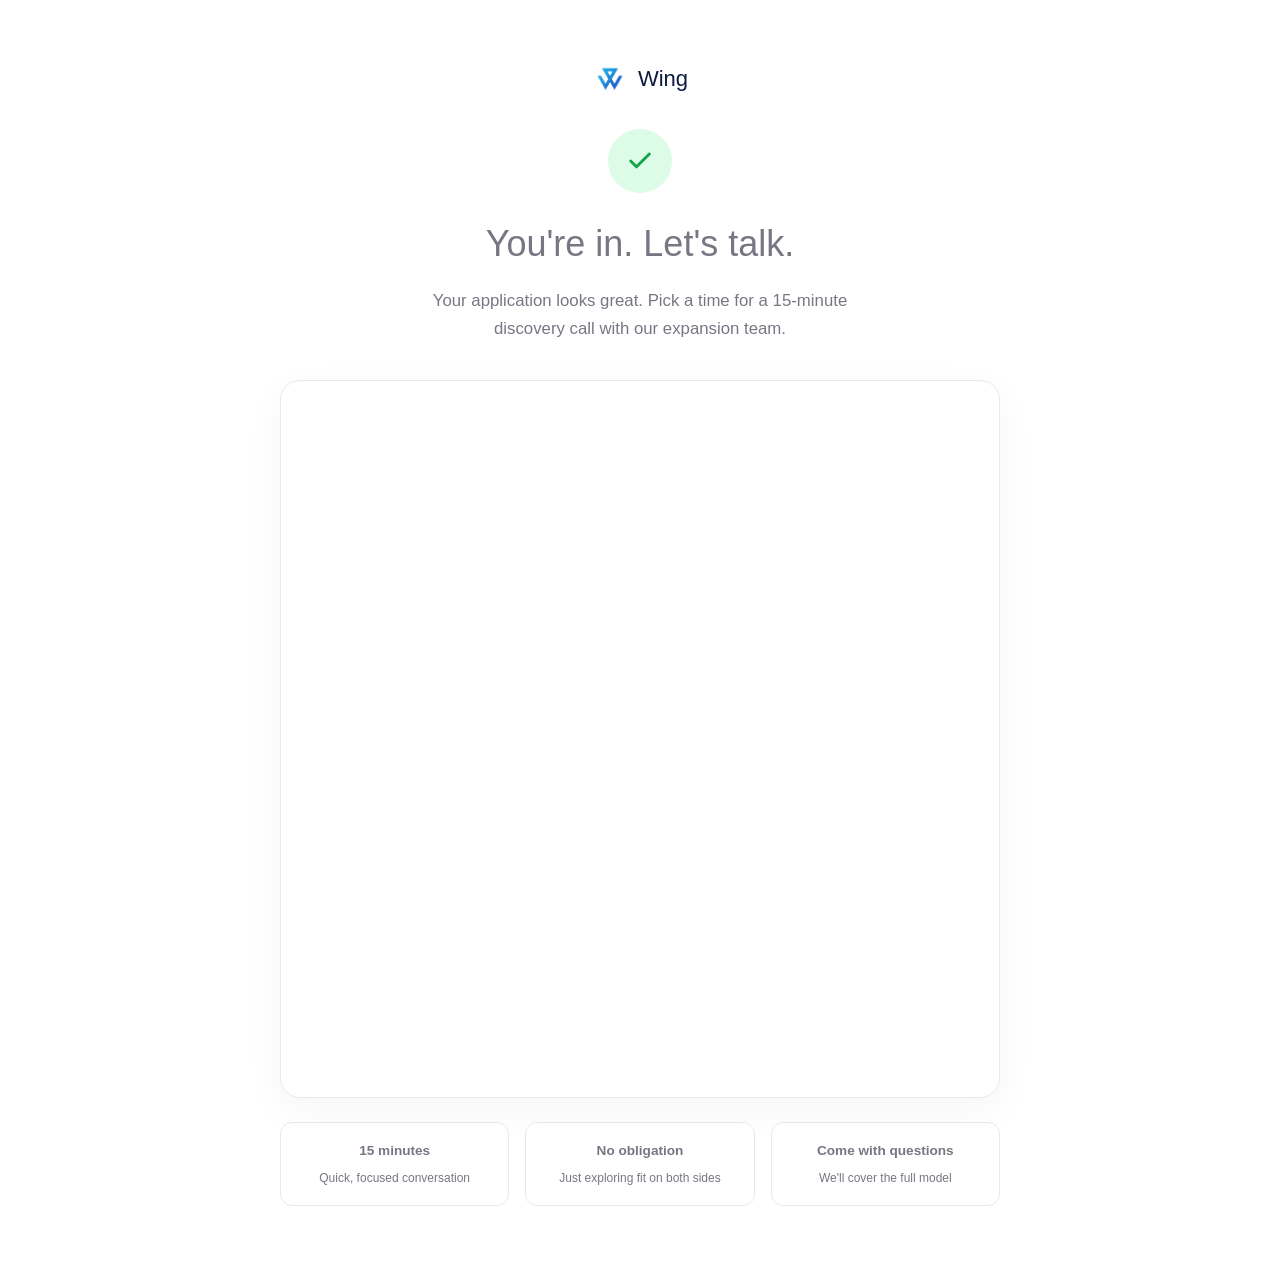
==== commit f1778ca2: "Add Central calendar embed, URL param cookies, and Vercel static config - Replace Typeform/calendar " ====
--- a/book.html
+++ b/book.html
@@ -1,6 +1,13 @@
 <!DOCTYPE html>
 <html lang="en">
 <head>
+  <!-- Google Tag Manager -->
+  <script>(function(w,d,s,l,i){w[l]=w[l]||[];w[l].push({'gtm.start':
+  new Date().getTime(),event:'gtm.js'});var f=d.getElementsByTagName(s)[0],
+  j=d.createElement(s),dl=l!='dataLayer'?'&l='+l:'';j.async=true;j.src=
+  'https://www.googletagmanager.com/gtm.js?id='+i+dl;f.parentNode.insertBefore(j,f);
+  })(window,document,'script','dataLayer','GTM-TL2CXT36');</script>
+  <!-- End Google Tag Manager -->
   <meta charset="UTF-8">
   <meta name="viewport" content="width=device-width, initial-scale=1.0">
   <title>Book Your Discovery Call — Wing Assistant</title>
@@ -29,23 +36,17 @@
       </div>
 
       <div class="embed-container fade-in">
-        <!--
-          ═══════════════════════════════════════
-          PASTE YOUR CALENDAR EMBED CODE HERE
-
-          Calendly example:
-          <div class="calendly-inline-widget" data-url="https://calendly.com/wing-expansion/discovery" style="min-width:320px;height:700px;"></div>
-          <script src="https://assets.calendly.com/assets/external/widget.js" async></script>
-
-          Cal.com example:
-          <cal-inline calLink="wing/discovery"></cal-inline>
-          ═══════════════════════════════════════
-        -->
-        <div class="embed-placeholder">
-          <svg width="40" height="40" viewBox="0 0 24 24" fill="none" stroke="currentColor" stroke-width="1.5" stroke-linecap="round" stroke-linejoin="round" style="color:var(--color-text-light); margin-bottom:16px;"><rect x="3" y="4" width="18" height="18" rx="2" ry="2"/><line x1="16" y1="2" x2="16" y2="6"/><line x1="8" y1="2" x2="8" y2="6"/><line x1="3" y1="10" x2="21" y2="10"/></svg>
-          <strong>Calendar Embed</strong>
-          <span>Replace this placeholder with your Calendly, Cal.com, or HubSpot calendar embed</span>
-        </div>
+        <!-- Central inline embed code begins -->
+        <div id="central-inline-16b3e1b4-36e0-47d5-90ad-9c1c32ada4aa" style="width:100%;min-height:700px;"></div>
+        <script>
+          window.CalendarInlineConfig = {
+            event: "16b3e1b4-36e0-47d5-90ad-9c1c32ada4aa",
+            hideTitle: true,
+            hideDescription: true
+          };
+        </script>
+        <script src="https://meet.trycentral.com/calendar-inline-loader.js" async></script>
+        <!-- Central inline embed code ends -->
       </div>
 
       <div class="embed-benefits fade-in">
